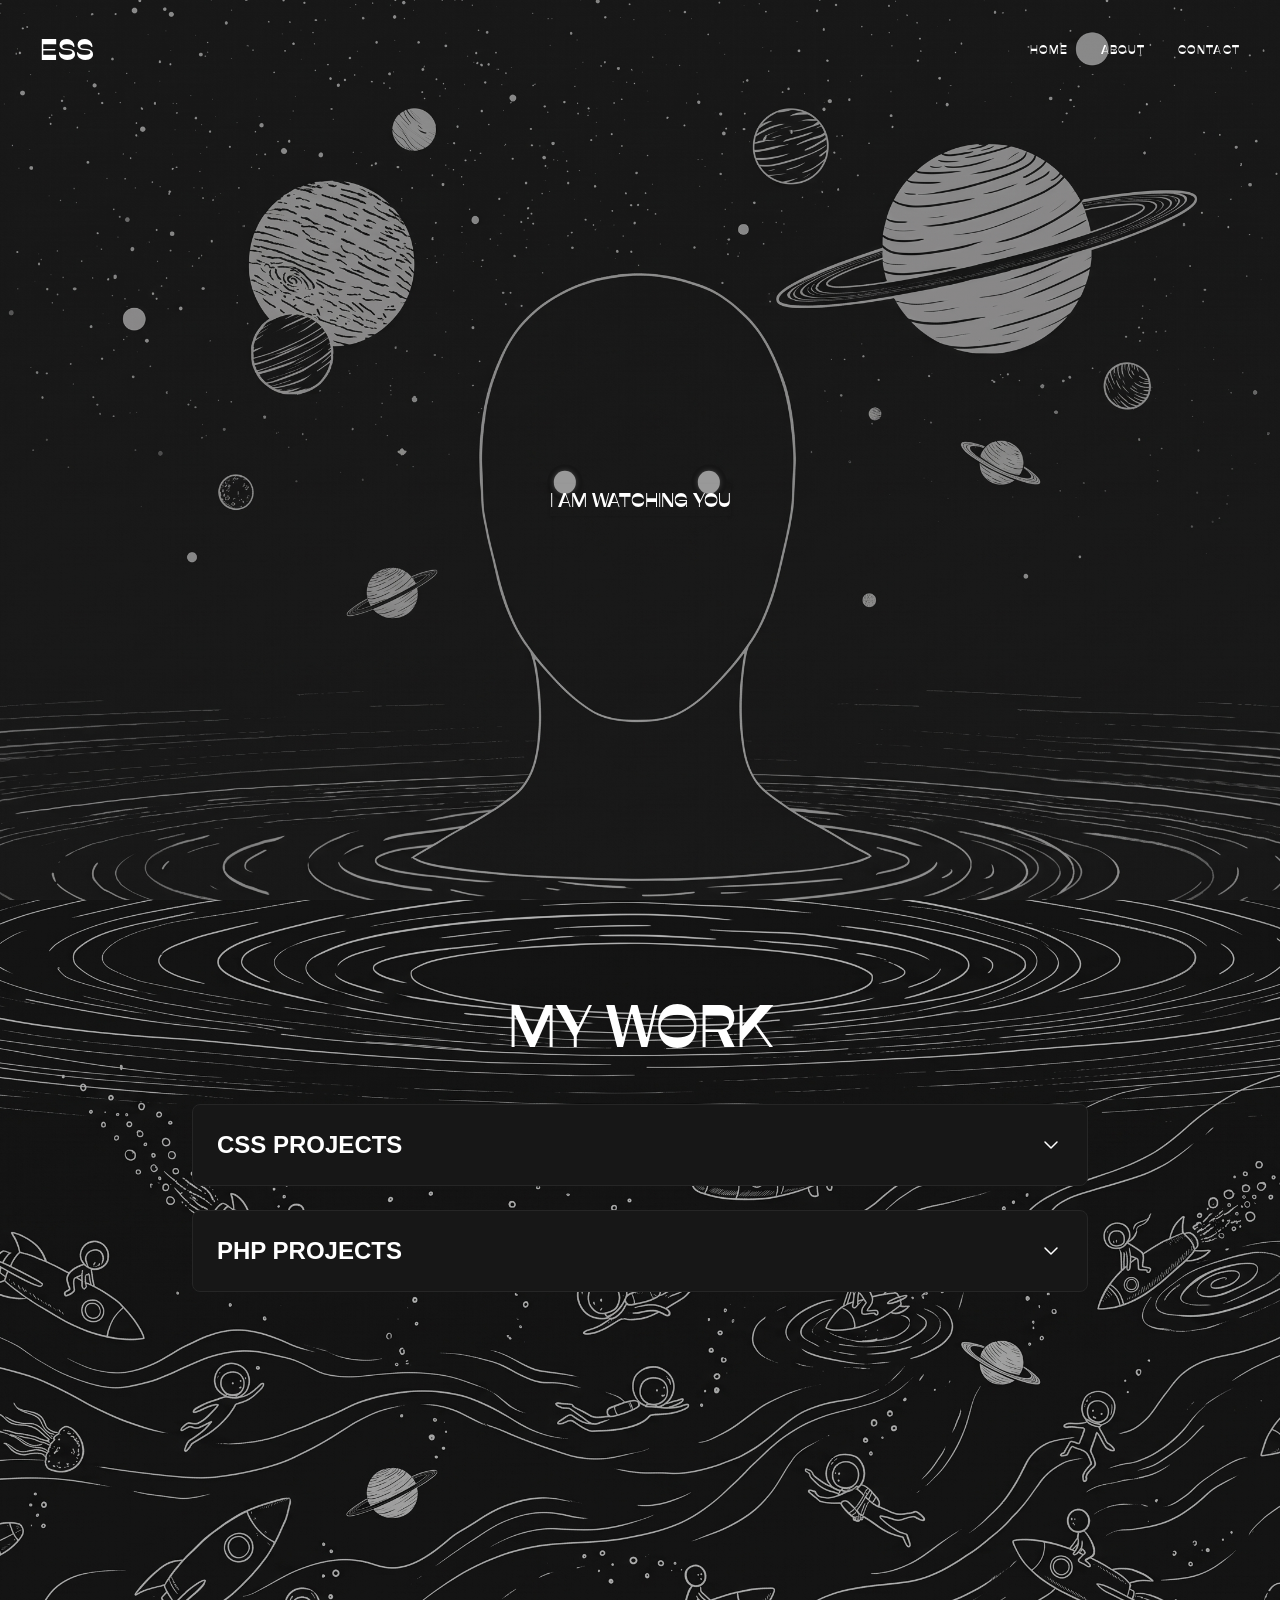
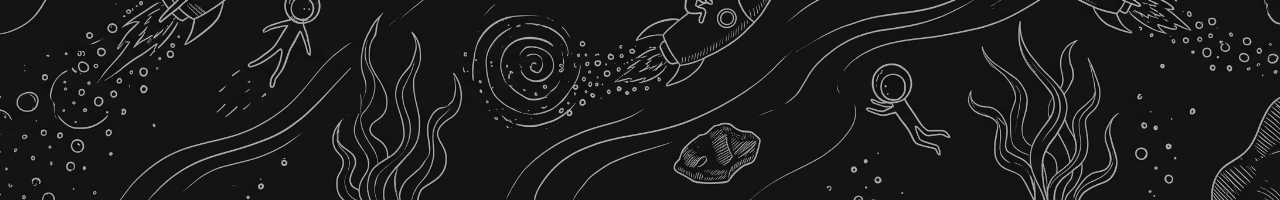
==== index.html @ da76a34c "Upload web statis pertama" ====
<!DOCTYPE html>
<html lang="en">
<head>
    <meta charset="UTF-8">
    <meta name="viewport" content="width=device-width, initial-scale=1.0">
    <title>Myself</title>
    <!-- Ganti Vite dengan CSS statis -->
    <link rel="stylesheet" href="css/app.css">
    <script type="module" src="js/app.js"></script>
    <style>
        /* Font Ribes statis */
        @font-face {
            font-family: 'Ribes';
            src: url('fonts/Ribes-Black.woff2') format('woff2');
        }
        .font-ribes { font-family: 'Ribes', sans-serif; }
    </style>
</head>
<body class="font-ribes">
    <section class="relative min-h-screen bg-black overflow-hidden">
        
        <!-- Container Background 16:9 yang meniru object-fit: cover -->
        <div class="absolute inset-0 z-0 overflow-hidden pointer-events-none">
            <!-- Elemen ini akan selalu berasio 16:9 dan menutupi seluruh layar -->
            <div class="absolute top-1/2 left-1/2 w-[100vw] h-[56.25vw] min-h-[100vh] min-w-[177.77vh] -translate-x-1/2 -translate-y-1/2">
                <img src="image/space.jpg" alt="Space" class="w-full h-full object-cover">
                
                <!-- Penutup Mata Statis -->
                <div class="absolute rounded-full" id="cover-left" style="top: 53.6%; left: 45.3%; width: 2.2%; aspect-ratio: 1; background-color: #232323; transform: translate(-50%, -50%);"></div>
                <div class="absolute rounded-full" id="cover-right" style="top: 53.6%; left: 54.3%; width: 2.2%; aspect-ratio: 1; background-color: #232323; transform: translate(-50%, -50%);"></div>
                
                <!-- Mata Putih yang Bergerak -->
                <div class="absolute rounded-full shadow-[0_0_5px_rgba(255,255,255,0.4)] transition-transform duration-75 ease-linear" id="pupil-left" style="top: 53.6%; left: 45.3%; width: 1.4%; aspect-ratio: 1; background-color: #ffffff; transform: translate(-50%, -50%);"></div>
                <div class="absolute rounded-full shadow-[0_0_5px_rgba(255,255,255,0.4)] transition-transform duration-75 ease-linear" id="pupil-right" style="top: 53.6%; left: 54.3%; width: 1.4%; aspect-ratio: 1; background-color: #ffffff; transform: translate(-50%, -50%);"></div>
            </div>
        </div>

        <!-- overlay buat gao transoaran -->
        <div class="absolute inset-0 bg-black opacity-40 z-10 pointer-events-none"></div>
        
        <!-- membungkus konten gunaa posisi di atas overlay -->  
        <div class="relative z-20 flex flex-col min-h-screen"> 
            
            <!-- nav mulai -->
            <nav class="flex justify-between items-center px-10 py-8 text-white">
                <div class="text-3xl font-ribes">ESS   </div>
                <div class="hidden md:flex space-x-8 text-xs uppercase tracking-widest">
                    <a href="#" class="hover:text-gray-500 transition">Home</a>
                    <a href="#" class="hover:text-gray-500 transition">About</a>
                    <a href="#" class="hover:text-gray-500 transition">Contact</a>
                </div>
            </nav>
            <!-- nav selesai -->

            <!-- teks tengah -->
            <div class="flex-grow flex items-center justify-center"> 
                <div class="text-center text-white max-w-2xl px-6">
                    <p class="text-lg md:text-xl leading-relaxed font-medium shadow-sm hover:text-lime-500 transition">
                      I AM WATCHING YOU<br>         
                    </p>             
                </div>
            </div> 
            <!-- teks tengah selesai --> 
            
        </div>
    </section>

    <!-- SECTION WORK -->
    <section id="work" class="relative min-h-screen bg-cover bg-center text-white py-24 px-6 md:px-20 font-sans" style="background-image: url('image/space2.jpg')">
        <!-- Overlay gelap agak diterangkan -->
        <div class="absolute inset-0 bg-black opacity-30"></div>

        <div class="relative z-10 max-w-4xl mx-auto">
            <h2 class="text-4xl md:text-6xl font-ribes mb-12 text-center">MY WORK</h2>

            <div class="space-y-6">
                
                <!-- Box 1: Tailwind -->
                <details class="group bg-neutral-900 rounded-lg overflow-hidden border border-neutral-800 cursor-pointer">
                    <summary class="flex justify-between items-center font-bold text-xl md:text-2xl p-6 hover:text-cyan-600 transition list-none">
                        <span>CSS PROJECTS </span>
                        <span class="transition group-open:rotate-180">
                            <svg fill="none" height="24" shape-rendering="geometricPrecision" stroke="currentColor" stroke-linecap="round" stroke-linejoin="round" stroke-width="1.5" viewBox="0 0 24 24" width="24"><path d="M6 9l6 6 6-6"></path></svg>
                        </span>
                    </summary>
                    <div class="text-neutral-400 group-open:animate-fadeIn p-6 pt-0 border-t border-neutral-800 mt-2">
                        <ul class="space-y-4">
                            <li>
                                <a href="card-project.html" class="block hover:text-white transition">
                                    <h3 class="text-lg text-white font-semibold">1. Card Profile</h3>
                                    <p class="text-sm">Membuat Kartu profil yang bisa di flip menggunakan HTML dan CSS.</p>
                                </a>
                            </li>
                            <li>
                                <a href="#" class="block hover:text-white transition">
                                    <h3 class="text-lg text-white font-semibold">2. Dashboard Admin</h3>
                                    <p class="text-sm">Tampilan antarmuka admin panel yang responsif untuk manajemen data.</p>
                                </a>
                            </li>
                        </ul>
                    </div>
                </details>

                <!-- Box 2: Laravel -->
                <details class="group bg-neutral-900 rounded-lg overflow-hidden border border-neutral-800 cursor-pointer">
                    <summary class="flex justify-between items-center font-bold text-xl md:text-2xl p-6 hover:text-red-400 transition list-none">
                        <span>PHP PROJECTS</span>
                        <span class="transition group-open:rotate-180">
                            <svg fill="none" height="24" shape-rendering="geometricPrecision" stroke="currentColor" stroke-linecap="round" stroke-linejoin="round" stroke-width="1.5" viewBox="0 0 24 24" width="24"><path d="M6 9l6 6 6-6"></path></svg>
                        </span>
                    </summary>
                    <div class="text-neutral-400 group-open:animate-fadeIn p-6 pt-0 border-t border-neutral-800 mt-2">
                        <ul class="space-y-4">
                            <li>
                                <a href="#" class="block hover:text-white transition">
                                    <h3 class="text-lg text-white font-semibold">1. Basic things</h3>
                                    <p class="text-sm">coming soon.</p>
                                </a>
                            </li>
                            <li>
                                <a href="#" class="block hover:text-white transition">
                                    <h3 class="text-lg text-white font-semibold">2. Coming soon</h3>
                                    <p class="text-sm">----.</p>
                                </a>
                            </li>
                        </ul>
                    </div>
                </details>

            </div>
        </div>
    </section>

    <script>
        const pupilLeft = document.getElementById('pupil-left');
        const pupilRight = document.getElementById('pupil-right');
        const coverLeft = document.getElementById('cover-left');
        const coverRight = document.getElementById('cover-right');

        function updateEyePosition(eyeElement, coverElement, mouseX, mouseY) {
            const rect = coverElement.getBoundingClientRect();
            const eyeCenterX = rect.left + rect.width / 2;
            const eyeCenterY = rect.top + rect.height / 2;
            
            const dx = mouseX - eyeCenterX;
            const dy = mouseY - eyeCenterY;
            const angle = Math.atan2(dy, dx);
            
            const maxRadius = rect.width * 0.35;
            const distance = Math.min(Math.hypot(dx, dy), maxRadius);
            
            const moveX = Math.cos(angle) * distance;
            const moveY = Math.sin(angle) * distance;
            
            eyeElement.style.transform = `translate(calc(-50% + ${moveX}px), calc(-50% + ${moveY}px))`;
        }

        window.addEventListener('mousemove', (e) => {
            const mouseX = e.clientX;
            const mouseY = e.clientY;
            updateEyePosition(pupilLeft, coverLeft, mouseX, mouseY);
            updateEyePosition(pupilRight, coverRight, mouseX, mouseY);
        });

        window.addEventListener('touchmove', (e) => {
            if(e.touches.length > 0) {
                const touchX = e.touches[0].clientX;
                const touchY = e.touches[0].clientY;
                updateEyePosition(pupilLeft, coverLeft, touchX, touchY);
                updateEyePosition(pupilRight, coverRight, touchX, touchY);
            }
        });
    </script>
</body>
</html>
---- css/app.css ----
@layer properties{@supports (((-webkit-hyphens:none)) and (not (margin-trim:inline))) or ((-moz-orient:inline) and (not (color:rgb(from red r g b)))){*,:before,:after,::backdrop{--tw-translate-x:0;--tw-translate-y:0;--tw-translate-z:0;--tw-rotate-x:initial;--tw-rotate-y:initial;--tw-rotate-z:initial;--tw-skew-x:initial;--tw-skew-y:initial;--tw-space-y-reverse:0;--tw-space-x-reverse:0;--tw-border-style:solid;--tw-leading:initial;--tw-font-weight:initial;--tw-tracking:initial;--tw-shadow:0 0 #0000;--tw-shadow-color:initial;--tw-shadow-alpha:100%;--tw-inset-shadow:0 0 #0000;--tw-inset-shadow-color:initial;--tw-inset-shadow-alpha:100%;--tw-ring-color:initial;--tw-ring-shadow:0 0 #0000;--tw-inset-ring-color:initial;--tw-inset-ring-shadow:0 0 #0000;--tw-ring-inset:initial;--tw-ring-offset-width:0px;--tw-ring-offset-color:#fff;--tw-ring-offset-shadow:0 0 #0000;--tw-duration:initial;--tw-ease:initial}}}@layer theme{:root,:host{--font-sans:-apple-system, BlinkMacSystemFont, "Segoe UI", Roboto, "Helvetica Neue", "Noto Sans", Arial, sans-serif, "Apple Color Emoji", "Segoe UI Emoji", "Segoe UI Symbol", "Noto Color Emoji";--font-mono:ui-monospace, SFMono-Regular, Menlo, Monaco, Consolas, "Liberation Mono", "Courier New", monospace;--color-red-400:oklch(70.4% .191 22.216);--color-lime-500:oklch(76.8% .233 130.85);--color-cyan-600:oklch(60.9% .126 221.723);--color-gray-500:oklch(55.1% .027 264.364);--color-neutral-400:oklch(70.8% 0 none);--color-neutral-800:oklch(26.9% 0 none);--color-neutral-900:oklch(20.5% 0 none);--color-black:#000;--color-white:#fff;--spacing:.25rem;--container-2xl:42rem;--container-4xl:56rem;--text-xs:.75rem;--text-xs--line-height:calc(1 / .75);--text-sm:.875rem;--text-sm--line-height:calc(1.25 / .875);--text-lg:1.125rem;--text-lg--line-height:calc(1.75 / 1.125);--text-xl:1.25rem;--text-xl--line-height:calc(1.75 / 1.25);--text-2xl:1.5rem;--text-2xl--line-height:calc(2 / 1.5);--text-3xl:1.875rem;--text-3xl--line-height: 1.2 ;--text-4xl:2.25rem;--text-4xl--line-height:calc(2.5 / 2.25);--text-6xl:3.75rem;--text-6xl--line-height:1;--font-weight-medium:500;--font-weight-semibold:600;--font-weight-bold:700;--tracking-widest:.1em;--leading-relaxed:1.625;--radius-lg:.5rem;--default-transition-duration:.15s;--default-transition-timing-function:cubic-bezier(.4, 0, .2, 1);--default-font-family:var(--font-sans);--default-mono-font-family:var(--font-mono);--font-ribes:"Ribes", sans-serif}}@layer base{*,:after,:before,::backdrop{box-sizing:border-box;border:0 solid;margin:0;padding:0}::file-selector-button{box-sizing:border-box;border:0 solid;margin:0;padding:0}html,:host{-webkit-text-size-adjust:100%;tab-size:4;line-height:1.5;font-family:var(--default-font-family,-apple-system, BlinkMacSystemFont, "Segoe UI", Roboto, "Helvetica Neue", "Noto Sans", Arial, sans-serif, "Apple Color Emoji", "Segoe UI Emoji", "Segoe UI Symbol", "Noto Color Emoji");font-feature-settings:var(--default-font-feature-settings,normal);font-variation-settings:var(--default-font-variation-settings,normal);-webkit-tap-highlight-color:transparent}hr{height:0;color:inherit;border-top-width:1px}abbr:where([title]){-webkit-text-decoration:underline dotted;text-decoration:underline dotted}h1,h2,h3,h4,h5,h6{font-size:inherit;font-weight:inherit}a{color:inherit;-webkit-text-decoration:inherit;text-decoration:inherit}b,strong{font-weight:bolder}code,kbd,samp,pre{font-family:var(--default-mono-font-family,ui-monospace, SFMono-Regular, Menlo, Monaco, Consolas, "Liberation Mono", "Courier New", monospace);font-feature-settings:var(--default-mono-font-feature-settings,normal);font-variation-settings:var(--default-mono-font-variation-settings,normal);font-size:1em}small{font-size:80%}sub,sup{vertical-align:baseline;font-size:75%;line-height:0;position:relative}sub{bottom:-.25em}sup{top:-.5em}table{text-indent:0;border-color:inherit;border-collapse:collapse}:-moz-focusring:where(:not(iframe)){outline:auto}progress{vertical-align:baseline}summary{display:list-item}ol,ul,menu{list-style:none}img,svg,video,canvas,audio,iframe,embed,object{vertical-align:middle;display:block}img,video{max-width:100%;height:auto}button,input,select,optgroup,textarea{font:inherit;font-feature-settings:inherit;font-variation-settings:inherit;letter-spacing:inherit;color:inherit;opacity:1;background-color:#0000;border-radius:0}::file-selector-button{font:inherit;font-feature-settings:inherit;font-variation-settings:inherit;letter-spacing:inherit;color:inherit;opacity:1;background-color:#0000;border-radius:0}:where(select:is([multiple],[size])) optgroup{font-weight:bolder}:where(select:is([multiple],[size])) optgroup option{padding-inline-start:20px}::file-selector-button{margin-inline-end:4px}::placeholder{opacity:1}@supports (not ((-webkit-appearance:-apple-pay-button))) or (contain-intrinsic-size:1px){::placeholder{color:currentColor}@supports (color:color-mix(in lab,red,red)){::placeholder{color:color-mix(in oklab,currentcolor 50%,transparent)}}}textarea{resize:vertical}::-webkit-search-decoration{-webkit-appearance:none}::-webkit-date-and-time-value{min-height:1lh;text-align:inherit}::-webkit-datetime-edit{display:inline-flex}::-webkit-datetime-edit-fields-wrapper{padding:0}::-webkit-datetime-edit{padding-block:0}::-webkit-datetime-edit-year-field{padding-block:0}::-webkit-datetime-edit-month-field{padding-block:0}::-webkit-datetime-edit-day-field{padding-block:0}::-webkit-datetime-edit-hour-field{padding-block:0}::-webkit-datetime-edit-minute-field{padding-block:0}::-webkit-datetime-edit-second-field{padding-block:0}::-webkit-datetime-edit-millisecond-field{padding-block:0}::-webkit-datetime-edit-meridiem-field{padding-block:0}::-webkit-calendar-picker-indicator{line-height:1}:-moz-ui-invalid{box-shadow:none}button,input:where([type=button],[type=reset],[type=submit]){appearance:button}::file-selector-button{appearance:button}::-webkit-inner-spin-button{height:auto}::-webkit-outer-spin-button{height:auto}[hidden]:where(:not([hidden=until-found])){display:none!important}}@layer components;@layer utilities{.pointer-events-none{pointer-events:none}.absolute{position:absolute}.relative{position:relative}.static{position:static}.inset-0{inset:0}.top-1\/2{top:50%}.left-1\/2{left:50%}.z-0{z-index:0}.z-10{z-index:10}.z-20{z-index:20}.container{width:100%}@media(min-width:40rem){.container{max-width:40rem}}@media(min-width:48rem){.container{max-width:48rem}}@media(min-width:64rem){.container{max-width:64rem}}@media(min-width:80rem){.container{max-width:80rem}}@media(min-width:96rem){.container{max-width:96rem}}.mx-auto{margin-inline:auto}.mt-2{margin-top:calc(var(--spacing) * 2)}.mb-12{margin-bottom:calc(var(--spacing) * 12)}.block{display:block}.contents{display:contents}.flex{display:flex}.hidden{display:none}.table{display:table}.h-\[56\.25vw\]{height:56.25vw}.h-full{height:100%}.min-h-\[100vh\],.min-h-screen{min-height:100vh}.w-\[100vw\]{width:100vw}.w-full{width:100%}.max-w-2xl{max-width:var(--container-2xl)}.max-w-4xl{max-width:var(--container-4xl)}.min-w-\[177\.77vh\]{min-width:177.77vh}.flex-grow{flex-grow:1}.-translate-x-1\/2{--tw-translate-x: -50% ;translate:var(--tw-translate-x) var(--tw-translate-y)}.-translate-y-1\/2{--tw-translate-y: -50% ;translate:var(--tw-translate-x) var(--tw-translate-y)}.transform{transform:var(--tw-rotate-x,) var(--tw-rotate-y,) var(--tw-rotate-z,) var(--tw-skew-x,) var(--tw-skew-y,)}.cursor-pointer{cursor:pointer}.list-none{list-style-type:none}.flex-col{flex-direction:column}.items-center{align-items:center}.justify-between{justify-content:space-between}.justify-center{justify-content:center}:where(.space-y-4>:not(:last-child)){--tw-space-y-reverse:0;margin-block-start:calc(calc(var(--spacing) * 4) * var(--tw-space-y-reverse));margin-block-end:calc(calc(var(--spacing) * 4) * calc(1 - var(--tw-space-y-reverse)))}:where(.space-y-6>:not(:last-child)){--tw-space-y-reverse:0;margin-block-start:calc(calc(var(--spacing) * 6) * var(--tw-space-y-reverse));margin-block-end:calc(calc(var(--spacing) * 6) * calc(1 - var(--tw-space-y-reverse)))}:where(.space-x-8>:not(:last-child)){--tw-space-x-reverse:0;margin-inline-start:calc(calc(var(--spacing) * 8) * var(--tw-space-x-reverse));margin-inline-end:calc(calc(var(--spacing) * 8) * calc(1 - var(--tw-space-x-reverse)))}.overflow-hidden{overflow:hidden}.rounded-full{border-radius:3.40282e38px}.rounded-lg{border-radius:var(--radius-lg)}.border{border-style:var(--tw-border-style);border-width:1px}.border-t{border-top-style:var(--tw-border-style);border-top-width:1px}.border-neutral-800{border-color:var(--color-neutral-800)}.bg-black{background-color:var(--color-black)}.bg-neutral-900{background-color:var(--color-neutral-900)}.bg-cover{background-size:cover}.bg-center{background-position:50%}.object-cover{object-fit:cover}.p-6{padding:calc(var(--spacing) * 6)}.px-6{padding-inline:calc(var(--spacing) * 6)}.px-10{padding-inline:calc(var(--spacing) * 10)}.py-8{padding-block:calc(var(--spacing) * 8)}.py-24{padding-block:calc(var(--spacing) * 24)}.pt-0{padding-top:0}.text-center{text-align:center}.font-ribes{font-family:var(--font-ribes)}.font-sans{font-family:var(--font-sans)}.text-3xl{font-size:var(--text-3xl);line-height:var(--tw-leading,var(--text-3xl--line-height))}.text-4xl{font-size:var(--text-4xl);line-height:var(--tw-leading,var(--text-4xl--line-height))}.text-lg{font-size:var(--text-lg);line-height:var(--tw-leading,var(--text-lg--line-height))}.text-sm{font-size:var(--text-sm);line-height:var(--tw-leading,var(--text-sm--line-height))}.text-xl{font-size:var(--text-xl);line-height:var(--tw-leading,var(--text-xl--line-height))}.text-xs{font-size:var(--text-xs);line-height:var(--tw-leading,var(--text-xs--line-height))}.leading-relaxed{--tw-leading:var(--leading-relaxed);line-height:var(--leading-relaxed)}.font-bold{--tw-font-weight:var(--font-weight-bold);font-weight:var(--font-weight-bold)}.font-medium{--tw-font-weight:var(--font-weight-medium);font-weight:var(--font-weight-medium)}.font-semibold{--tw-font-weight:var(--font-weight-semibold);font-weight:var(--font-weight-semibold)}.tracking-widest{--tw-tracking:var(--tracking-widest);letter-spacing:var(--tracking-widest)}.text-neutral-400{color:var(--color-neutral-400)}.text-white{color:var(--color-white)}.uppercase{text-transform:uppercase}.opacity-30{opacity:.3}.opacity-40{opacity:.4}.shadow-\[0_0_5px_rgba\(255\,255\,255\,0\.4\)\]{--tw-shadow:0 0 5px var(--tw-shadow-color,#fff6);box-shadow:var(--tw-inset-shadow),var(--tw-inset-ring-shadow),var(--tw-ring-offset-shadow),var(--tw-ring-shadow),var(--tw-shadow)}.shadow-sm{--tw-shadow:0 1px 3px 0 var(--tw-shadow-color,#0000001a), 0 1px 2px -1px var(--tw-shadow-color,#0000001a);box-shadow:var(--tw-inset-shadow),var(--tw-inset-ring-shadow),var(--tw-ring-offset-shadow),var(--tw-ring-shadow),var(--tw-shadow)}.transition{transition-property:color,background-color,border-color,outline-color,text-decoration-color,fill,stroke,--tw-gradient-from,--tw-gradient-via,--tw-gradient-to,opacity,box-shadow,transform,translate,scale,rotate,filter,-webkit-backdrop-filter,backdrop-filter,display,content-visibility,overlay,pointer-events;transition-timing-function:var(--tw-ease,var(--default-transition-timing-function));transition-duration:var(--tw-duration,var(--default-transition-duration))}.transition-transform{transition-property:transform,translate,scale,rotate;transition-timing-function:var(--tw-ease,var(--default-transition-timing-function));transition-duration:var(--tw-duration,var(--default-transition-duration))}.duration-75{--tw-duration:75ms;transition-duration:75ms}.ease-linear{--tw-ease:linear;transition-timing-function:linear}.group-open\:rotate-180:is(:where(.group):is([open],:popover-open,:open) *){rotate:180deg}@media(hover:hover){.hover\:text-cyan-600:hover{color:var(--color-cyan-600)}.hover\:text-gray-500:hover{color:var(--color-gray-500)}.hover\:text-lime-500:hover{color:var(--color-lime-500)}.hover\:text-red-400:hover{color:var(--color-red-400)}.hover\:text-white:hover{color:var(--color-white)}}@media(min-width:48rem){.md\:flex{display:flex}.md\:px-20{padding-inline:calc(var(--spacing) * 20)}.md\:text-2xl{font-size:var(--text-2xl);line-height:var(--tw-leading,var(--text-2xl--line-height))}.md\:text-6xl{font-size:var(--text-6xl);line-height:var(--tw-leading,var(--text-6xl--line-height))}.md\:text-xl{font-size:var(--text-xl);line-height:var(--tw-leading,var(--text-xl--line-height))}}}@font-face{font-family:Ribes;src:url(/build/assets/Ribes-Black-C5Y2pO8u.woff2)format("woff2");font-weight:400;font-style:normal}@property --tw-translate-x{syntax:"*";inherits:false;initial-value:0}@property --tw-translate-y{syntax:"*";inherits:false;initial-value:0}@property --tw-translate-z{syntax:"*";inherits:false;initial-value:0}@property --tw-rotate-x{syntax:"*";inherits:false}@property --tw-rotate-y{syntax:"*";inherits:false}@property --tw-rotate-z{syntax:"*";inherits:false}@property --tw-skew-x{syntax:"*";inherits:false}@property --tw-skew-y{syntax:"*";inherits:false}@property --tw-space-y-reverse{syntax:"*";inherits:false;initial-value:0}@property --tw-space-x-reverse{syntax:"*";inherits:false;initial-value:0}@property --tw-border-style{syntax:"*";inherits:false;initial-value:solid}@property --tw-leading{syntax:"*";inherits:false}@property --tw-font-weight{syntax:"*";inherits:false}@property --tw-tracking{syntax:"*";inherits:false}@property --tw-shadow{syntax:"*";inherits:false;initial-value:0 0 #0000}@property --tw-shadow-color{syntax:"*";inherits:false}@property --tw-shadow-alpha{syntax:"<percentage>";inherits:false;initial-value:100%}@property --tw-inset-shadow{syntax:"*";inherits:false;initial-value:0 0 #0000}@property --tw-inset-shadow-color{syntax:"*";inherits:false}@property --tw-inset-shadow-alpha{syntax:"<percentage>";inherits:false;initial-value:100%}@property --tw-ring-color{syntax:"*";inherits:false}@property --tw-ring-shadow{syntax:"*";inherits:false;initial-value:0 0 #0000}@property --tw-inset-ring-color{syntax:"*";inherits:false}@property --tw-inset-ring-shadow{syntax:"*";inherits:false;initial-value:0 0 #0000}@property --tw-ring-inset{syntax:"*";inherits:false}@property --tw-ring-offset-width{syntax:"<length>";inherits:false;initial-value:0}@property --tw-ring-offset-color{syntax:"*";inherits:false;initial-value:#fff}@property --tw-ring-offset-shadow{syntax:"*";inherits:false;initial-value:0 0 #0000}@property --tw-duration{syntax:"*";inherits:false}@property --tw-ease{syntax:"*";inherits:false}
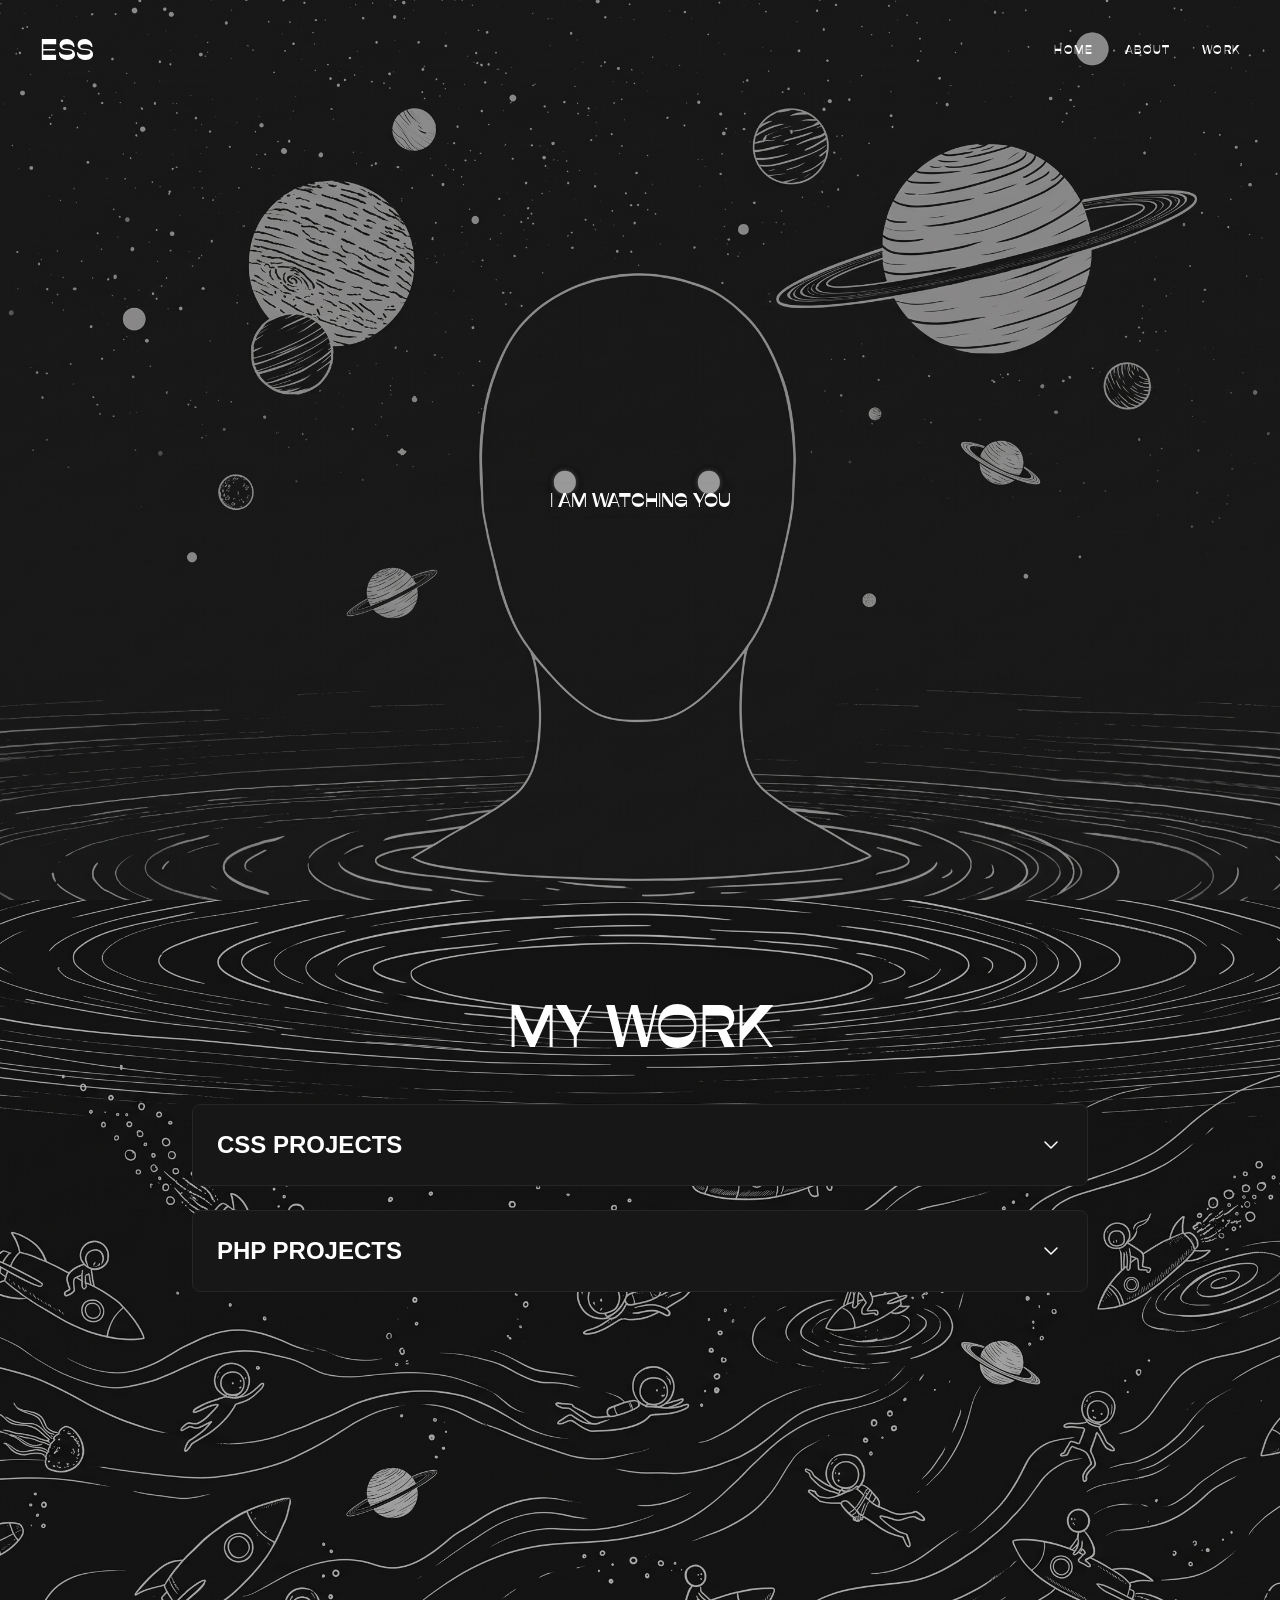
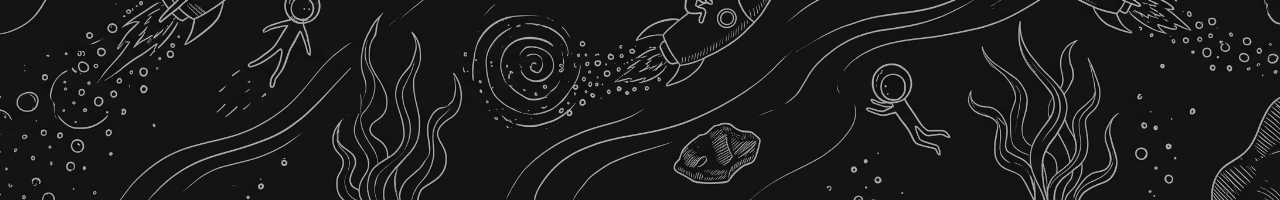
==== commit 1754f713: "penambahan aboutme" ====
--- a/index.html
+++ b/index.html
@@ -45,9 +45,9 @@
             <nav class="flex justify-between items-center px-10 py-8 text-white">
                 <div class="text-3xl font-ribes">ESS   </div>
                 <div class="hidden md:flex space-x-8 text-xs uppercase tracking-widest">
-                    <a href="#" class="hover:text-gray-500 transition">Home</a>
-                    <a href="#" class="hover:text-gray-500 transition">About</a>
-                    <a href="#" class="hover:text-gray-500 transition">Contact</a>
+                    <a href="index.html" class="hover:text-gray-500 transition">Home</a>
+                    <a href="aboutme.html" class="hover:text-gray-500 transition">About</a>
+                    <a href="#work" class="hover:text-gray-500 transition">Work</a>
                 </div>
             </nav>
             <!-- nav selesai -->
